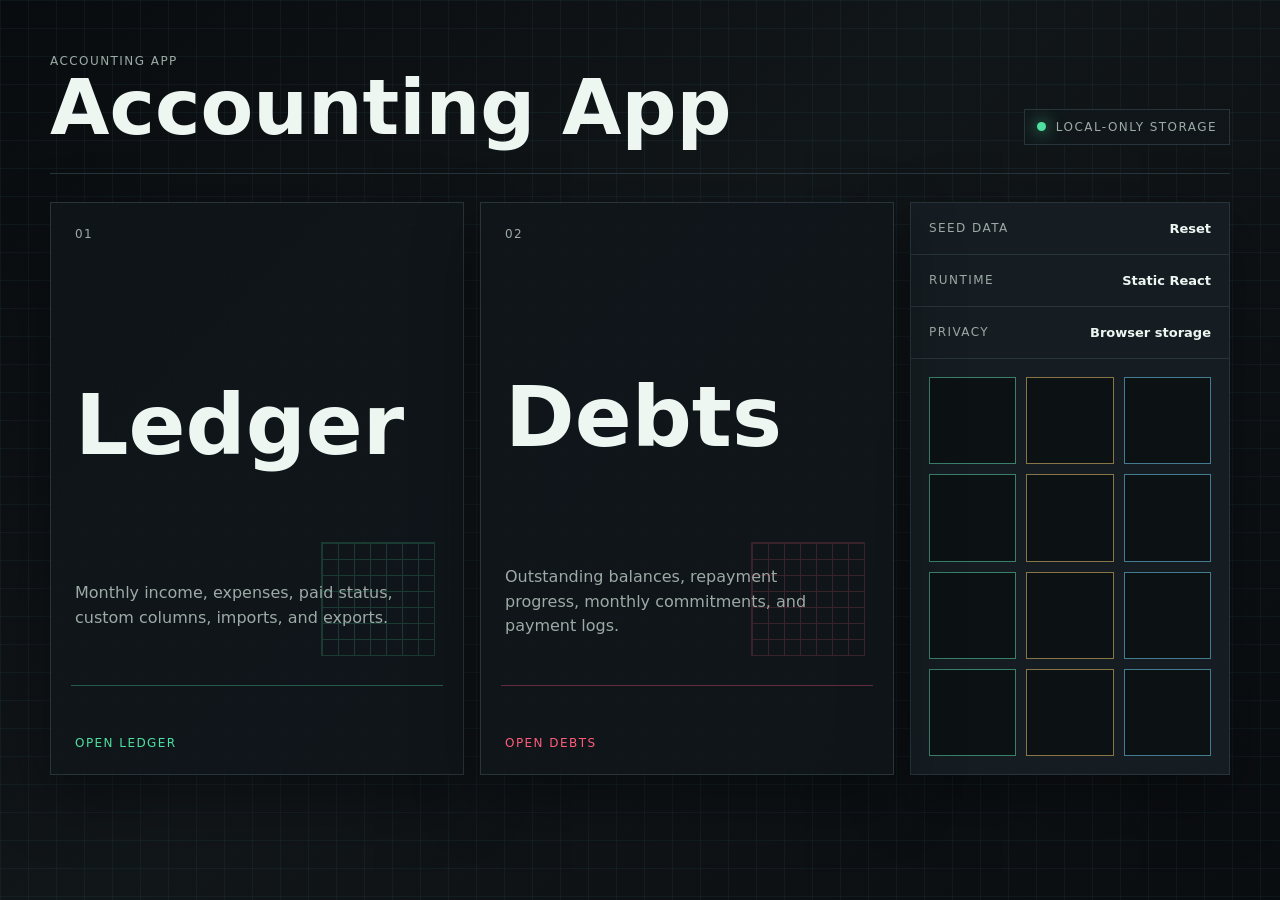
==== Accounting/index.html @ ebdf2f64 "prepare accounting app" ====
<!doctype html>
<html lang="en">
<head>
  <meta charset="utf-8" />
  <meta name="viewport" content="width=device-width, initial-scale=1" />
  <meta name="referrer" content="no-referrer" />
  <meta http-equiv="Content-Security-Policy" content="default-src 'self'; style-src 'self' 'unsafe-inline'; img-src 'self' data:; object-src 'none'; base-uri 'none'; frame-ancestors 'none';" />
  <title>Accounting App</title>
  <link rel="stylesheet" href="styles.css" />
</head>
<body>
  <main class="accounting-shell">
    <header class="topbar">
      <div>
        <div class="eyebrow">Accounting App</div>
        <h1>Accounting App</h1>
      </div>
      <div class="status" aria-label="Local data status">
        <span class="pulse"></span>
        Local-only storage
      </div>
    </header>

    <section class="workspace" aria-label="Accounting apps">
      <a class="module ledger" href="../Ledger/Ledger.html">
        <div class="module-kicker">01</div>
        <h2>Ledger</h2>
        <p>Monthly income, expenses, paid status, custom columns, imports, and exports.</p>
        <span>Open ledger</span>
      </a>

      <a class="module debts" href="../Debts/Debts.html">
        <div class="module-kicker">02</div>
        <h2>Debts</h2>
        <p>Outstanding balances, repayment progress, monthly commitments, and payment logs.</p>
        <span>Open debts</span>
      </a>

      <div class="signal-panel" aria-label="System baseline">
        <div class="panel-row">
          <span>Seed data</span>
          <strong>Reset</strong>
        </div>
        <div class="panel-row">
          <span>Runtime</span>
          <strong>Static React</strong>
        </div>
        <div class="panel-row">
          <span>Privacy</span>
          <strong>Browser storage</strong>
        </div>
        <div class="matrix" aria-hidden="true">
          <span></span><span></span><span></span><span></span>
          <span></span><span></span><span></span><span></span>
          <span></span><span></span><span></span><span></span>
        </div>
      </div>
    </section>
  </main>
</body>
</html>
---- Accounting/styles.css ----
:root {
  color-scheme: dark;
  --bg: #090c0f;
  --panel: #10161a;
  --panel-2: #151d22;
  --line: #28343b;
  --text: #eef6f2;
  --muted: #9daaa5;
  --mint: #4ee0a1;
  --amber: #ffc857;
  --rose: #ff5c7a;
  --cyan: #65d7ff;
  --shadow: 0 24px 60px rgba(0, 0, 0, 0.38);
  font-family: Inter, ui-sans-serif, system-ui, -apple-system, BlinkMacSystemFont, "Segoe UI", sans-serif;
}

* { box-sizing: border-box; }

body {
  margin: 0;
  min-height: 100vh;
  color: var(--text);
  background:
    linear-gradient(rgba(101, 215, 255, 0.05) 1px, transparent 1px),
    linear-gradient(90deg, rgba(101, 215, 255, 0.05) 1px, transparent 1px),
    linear-gradient(135deg, #090c0f 0%, #111619 45%, #0a0d10 100%);
  background-size: 28px 28px, 28px 28px, auto;
}

a { color: inherit; text-decoration: none; }

.accounting-shell {
  width: min(1180px, calc(100% - 32px));
  margin: 0 auto;
  padding: 32px 0 56px;
}

.topbar {
  display: flex;
  align-items: end;
  justify-content: space-between;
  gap: 24px;
  padding: 22px 0 28px;
  border-bottom: 1px solid var(--line);
}

.eyebrow,
.module-kicker,
.status,
.panel-row span,
.module span {
  font-size: 12px;
  letter-spacing: 0.12em;
  text-transform: uppercase;
  color: var(--muted);
}

h1 {
  margin: 4px 0 0;
  font-size: clamp(34px, 6vw, 78px);
  line-height: 0.95;
  font-weight: 750;
}

.status {
  display: inline-flex;
  align-items: center;
  gap: 10px;
  padding: 10px 12px;
  border: 1px solid var(--line);
  background: rgba(16, 22, 26, 0.82);
}

.pulse {
  width: 9px;
  height: 9px;
  border-radius: 50%;
  background: var(--mint);
  box-shadow: 0 0 16px var(--mint);
}

.workspace {
  display: grid;
  grid-template-columns: minmax(0, 1fr) minmax(0, 1fr) 320px;
  gap: 16px;
  margin-top: 28px;
  align-items: stretch;
}

.module,
.signal-panel {
  border: 1px solid var(--line);
  background: color-mix(in srgb, var(--panel) 86%, transparent);
  box-shadow: var(--shadow);
}

.module {
  min-height: 440px;
  display: flex;
  flex-direction: column;
  justify-content: space-between;
  padding: 24px;
  position: relative;
  overflow: hidden;
}

.module::before {
  content: "";
  position: absolute;
  inset: auto 20px 88px 20px;
  height: 1px;
  background: currentColor;
  opacity: 0.34;
}

.module::after {
  content: "";
  position: absolute;
  right: 28px;
  bottom: 118px;
  width: 112px;
  height: 112px;
  border: 1px solid currentColor;
  background:
    linear-gradient(currentColor 1px, transparent 1px),
    linear-gradient(90deg, currentColor 1px, transparent 1px);
  background-size: 16px 16px;
  opacity: 0.18;
}

.module.ledger { color: var(--mint); }
.module.debts { color: var(--rose); }

.module h2 {
  margin: 42px 0 12px;
  color: var(--text);
  font-size: clamp(42px, 7vw, 84px);
  line-height: 0.9;
  font-weight: 800;
}

.module p {
  max-width: 32ch;
  margin: 0;
  color: var(--muted);
  line-height: 1.55;
}

.module span {
  color: currentColor;
}

.module:hover {
  border-color: currentColor;
  transform: translateY(-2px);
  transition: transform 0.18s ease, border-color 0.18s ease;
}

.signal-panel {
  display: flex;
  flex-direction: column;
  gap: 0;
  background: var(--panel-2);
}

.panel-row {
  display: flex;
  justify-content: space-between;
  gap: 16px;
  padding: 18px;
  border-bottom: 1px solid var(--line);
}

.panel-row strong {
  color: var(--text);
  font-size: 13px;
}

.matrix {
  display: grid;
  grid-template-columns: repeat(3, 1fr);
  gap: 10px;
  margin-top: auto;
  padding: 18px;
}

.matrix span {
  aspect-ratio: 1;
  border: 1px solid var(--line);
  background: #0c1114;
}

.matrix span:nth-child(3n + 1) { border-color: color-mix(in srgb, var(--mint) 44%, var(--line)); }
.matrix span:nth-child(3n + 2) { border-color: color-mix(in srgb, var(--amber) 44%, var(--line)); }
.matrix span:nth-child(3n + 3) { border-color: color-mix(in srgb, var(--cyan) 44%, var(--line)); }

@media (max-width: 900px) {
  .topbar,
  .workspace {
    display: block;
  }

  .status {
    margin-top: 18px;
  }

  .module,
  .signal-panel {
    min-height: auto;
    margin-bottom: 16px;
  }

  .module h2 {
    margin-top: 34px;
  }
}
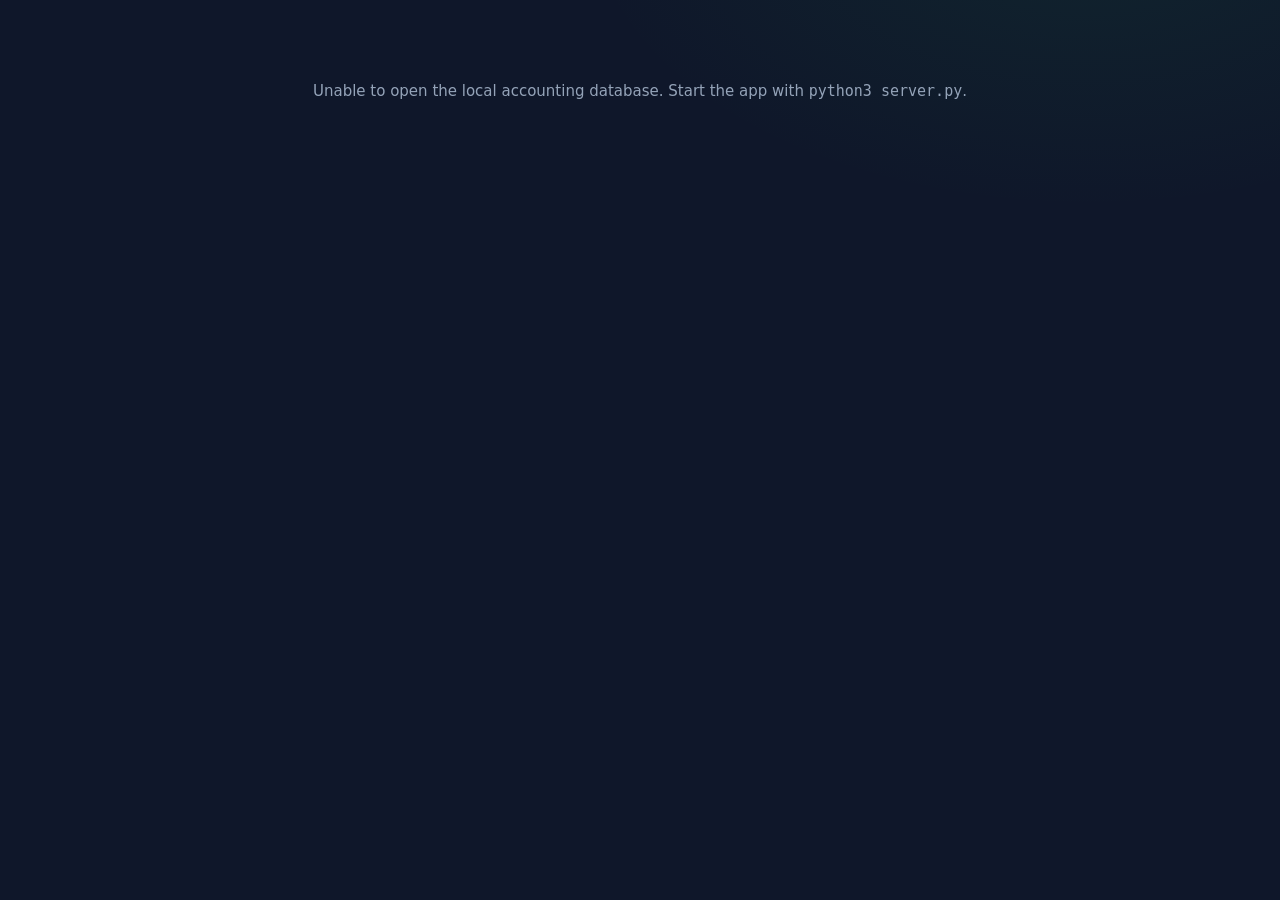
==== commit a889ae70: "Make accounting app organization-ready" ====
--- a/Accounting/index.html
+++ b/Accounting/index.html
@@ -1,61 +1,15 @@
 <!doctype html>
-<html lang="en">
+<html lang="en" data-theme="dark">
 <head>
   <meta charset="utf-8" />
   <meta name="viewport" content="width=device-width, initial-scale=1" />
   <meta name="referrer" content="no-referrer" />
-  <meta http-equiv="Content-Security-Policy" content="default-src 'self'; style-src 'self' 'unsafe-inline'; img-src 'self' data:; object-src 'none'; base-uri 'none'; frame-ancestors 'none';" />
-  <title>Accounting App</title>
-  <link rel="stylesheet" href="styles.css" />
+  <meta http-equiv="Content-Security-Policy" content="default-src 'self'; script-src 'self'; style-src 'self' 'unsafe-inline'; font-src 'self'; img-src 'self' data:; object-src 'none'; base-uri 'none'; frame-ancestors 'none'; form-action 'self'; connect-src 'self';" />
+  <title>LedgerOS — Organization accounting</title>
+  <link rel="stylesheet" href="/Accounting/styles.css" />
 </head>
 <body>
-  <main class="accounting-shell">
-    <header class="topbar">
-      <div>
-        <div class="eyebrow">Accounting App</div>
-        <h1>Accounting App</h1>
-      </div>
-      <div class="status" aria-label="Local data status">
-        <span class="pulse"></span>
-        Local-only storage
-      </div>
-    </header>
-
-    <section class="workspace" aria-label="Accounting apps">
-      <a class="module ledger" href="../Ledger/Ledger.html">
-        <div class="module-kicker">01</div>
-        <h2>Ledger</h2>
-        <p>Monthly income, expenses, paid status, custom columns, imports, and exports.</p>
-        <span>Open ledger</span>
-      </a>
-
-      <a class="module debts" href="../Debts/Debts.html">
-        <div class="module-kicker">02</div>
-        <h2>Debts</h2>
-        <p>Outstanding balances, repayment progress, monthly commitments, and payment logs.</p>
-        <span>Open debts</span>
-      </a>
-
-      <div class="signal-panel" aria-label="System baseline">
-        <div class="panel-row">
-          <span>Seed data</span>
-          <strong>Reset</strong>
-        </div>
-        <div class="panel-row">
-          <span>Runtime</span>
-          <strong>Static React</strong>
-        </div>
-        <div class="panel-row">
-          <span>Privacy</span>
-          <strong>Browser storage</strong>
-        </div>
-        <div class="matrix" aria-hidden="true">
-          <span></span><span></span><span></span><span></span>
-          <span></span><span></span><span></span><span></span>
-          <span></span><span></span><span></span><span></span>
-        </div>
-      </div>
-    </section>
-  </main>
+  <div id="root"></div>
+  <script src="/Accounting/app.js" defer></script>
 </body>
 </html>
--- a/Accounting/styles.css
+++ b/Accounting/styles.css
@@ -1,216 +1,21 @@
-:root {
-  color-scheme: dark;
-  --bg: #090c0f;
-  --panel: #10161a;
-  --panel-2: #151d22;
-  --line: #28343b;
-  --text: #eef6f2;
-  --muted: #9daaa5;
-  --mint: #4ee0a1;
-  --amber: #ffc857;
-  --rose: #ff5c7a;
-  --cyan: #65d7ff;
-  --shadow: 0 24px 60px rgba(0, 0, 0, 0.38);
-  font-family: Inter, ui-sans-serif, system-ui, -apple-system, BlinkMacSystemFont, "Segoe UI", sans-serif;
-}
+@import url('../shared/suite.css');
 
-* { box-sizing: border-box; }
-
-body {
-  margin: 0;
-  min-height: 100vh;
-  color: var(--text);
-  background:
-    linear-gradient(rgba(101, 215, 255, 0.05) 1px, transparent 1px),
-    linear-gradient(90deg, rgba(101, 215, 255, 0.05) 1px, transparent 1px),
-    linear-gradient(135deg, #090c0f 0%, #111619 45%, #0a0d10 100%);
-  background-size: 28px 28px, 28px 28px, auto;
-}
-
-a { color: inherit; text-decoration: none; }
-
-.accounting-shell {
-  width: min(1180px, calc(100% - 32px));
-  margin: 0 auto;
-  padding: 32px 0 56px;
-}
-
-.topbar {
-  display: flex;
-  align-items: end;
-  justify-content: space-between;
-  gap: 24px;
-  padding: 22px 0 28px;
-  border-bottom: 1px solid var(--line);
-}
-
-.eyebrow,
-.module-kicker,
-.status,
-.panel-row span,
-.module span {
-  font-size: 12px;
-  letter-spacing: 0.12em;
-  text-transform: uppercase;
-  color: var(--muted);
-}
-
-h1 {
-  margin: 4px 0 0;
-  font-size: clamp(34px, 6vw, 78px);
-  line-height: 0.95;
-  font-weight: 750;
-}
-
-.status {
-  display: inline-flex;
-  align-items: center;
-  gap: 10px;
-  padding: 10px 12px;
-  border: 1px solid var(--line);
-  background: rgba(16, 22, 26, 0.82);
-}
-
-.pulse {
-  width: 9px;
-  height: 9px;
-  border-radius: 50%;
-  background: var(--mint);
-  box-shadow: 0 0 16px var(--mint);
-}
-
-.workspace {
-  display: grid;
-  grid-template-columns: minmax(0, 1fr) minmax(0, 1fr) 320px;
-  gap: 16px;
-  margin-top: 28px;
-  align-items: stretch;
-}
-
-.module,
-.signal-panel {
-  border: 1px solid var(--line);
-  background: color-mix(in srgb, var(--panel) 86%, transparent);
-  box-shadow: var(--shadow);
-}
-
-.module {
-  min-height: 440px;
-  display: flex;
-  flex-direction: column;
-  justify-content: space-between;
-  padding: 24px;
-  position: relative;
-  overflow: hidden;
-}
-
-.module::before {
-  content: "";
-  position: absolute;
-  inset: auto 20px 88px 20px;
-  height: 1px;
-  background: currentColor;
-  opacity: 0.34;
-}
-
-.module::after {
-  content: "";
-  position: absolute;
-  right: 28px;
-  bottom: 118px;
-  width: 112px;
-  height: 112px;
-  border: 1px solid currentColor;
-  background:
-    linear-gradient(currentColor 1px, transparent 1px),
-    linear-gradient(90deg, currentColor 1px, transparent 1px);
-  background-size: 16px 16px;
-  opacity: 0.18;
-}
-
-.module.ledger { color: var(--mint); }
-.module.debts { color: var(--rose); }
-
-.module h2 {
-  margin: 42px 0 12px;
-  color: var(--text);
-  font-size: clamp(42px, 7vw, 84px);
-  line-height: 0.9;
-  font-weight: 800;
-}
-
-.module p {
-  max-width: 32ch;
-  margin: 0;
-  color: var(--muted);
-  line-height: 1.55;
-}
-
-.module span {
-  color: currentColor;
-}
-
-.module:hover {
-  border-color: currentColor;
-  transform: translateY(-2px);
-  transition: transform 0.18s ease, border-color 0.18s ease;
-}
-
-.signal-panel {
-  display: flex;
-  flex-direction: column;
-  gap: 0;
-  background: var(--panel-2);
-}
-
-.panel-row {
-  display: flex;
-  justify-content: space-between;
-  gap: 16px;
-  padding: 18px;
-  border-bottom: 1px solid var(--line);
-}
-
-.panel-row strong {
-  color: var(--text);
-  font-size: 13px;
-}
-
-.matrix {
-  display: grid;
-  grid-template-columns: repeat(3, 1fr);
-  gap: 10px;
-  margin-top: auto;
-  padding: 18px;
-}
-
-.matrix span {
-  aspect-ratio: 1;
-  border: 1px solid var(--line);
-  background: #0c1114;
-}
-
-.matrix span:nth-child(3n + 1) { border-color: color-mix(in srgb, var(--mint) 44%, var(--line)); }
-.matrix span:nth-child(3n + 2) { border-color: color-mix(in srgb, var(--amber) 44%, var(--line)); }
-.matrix span:nth-child(3n + 3) { border-color: color-mix(in srgb, var(--cyan) 44%, var(--line)); }
-
-@media (max-width: 900px) {
-  .topbar,
-  .workspace {
-    display: block;
-  }
-
-  .status {
-    margin-top: 18px;
-  }
-
-  .module,
-  .signal-panel {
-    min-height: auto;
-    margin-bottom: 16px;
-  }
-
-  .module h2 {
-    margin-top: 34px;
-  }
-}
+:root { --sidebar: #111c2d; --accent-strong: #53d89a; --card: color-mix(in srgb, var(--paper-2) 94%, transparent); --line-soft: color-mix(in srgb, var(--rule) 72%, transparent); }
+body { background: radial-gradient(850px 500px at 85% -10%, rgba(34,197,94,.08), transparent 60%), var(--paper); }
+button, input, select { font: inherit; } button { cursor: pointer; }
+.org-app { display: flex; min-height: 100vh; }
+.sidebar { width: 256px; flex: 0 0 256px; background: var(--sidebar); border-right: 1px solid #24334b; padding: 25px 16px; display: flex; flex-direction: column; }
+.brand { display:flex; align-items:center; gap:10px; padding: 0 8px 28px; }.brand-mark { display:grid; place-items:center; width:34px; height:34px; border-radius:9px; background:var(--color-accent); color:#071b12; font-family:var(--mono); font-weight:700; font-size:19px; }.brand strong { display:block; font-family:var(--mono); letter-spacing:-.04em; font-size:17px; color:#f8fafc; }.brand small, .org-switcher small { display:block; color:#8998af; font-size:11px; margin-top:2px; }
+.org-switcher { display:flex; align-items:center; gap:10px; padding:11px; border:1px solid #30425d; border-radius:10px; background:#19263a; color:#e5edf7; cursor:pointer; }.org-switcher b { display:block; font-size:12px; white-space:nowrap; overflow:hidden; text-overflow:ellipsis; max-width:140px; }.org-avatar { display:grid; place-items:center; width:30px; height:30px; border-radius:8px; background:#29415e; color:#8ee7b8; font:600 10px var(--mono); }.chevron { margin-left:auto; color:#90a2b9; }
+.main-nav { display:grid; gap:5px; margin-top:25px; }.main-nav button, .plain-link { border:0; background:transparent; color:#a9b7ca; text-align:left; padding:11px 12px; border-radius:8px; font-size:13px; }.main-nav button span { display:inline-block; width:24px; color:#7f91aa; }.main-nav button:hover, .main-nav button.active { color:#f4f8fc; background:#1c3149; }.main-nav button.active span { color:var(--accent-strong); }.sidebar-bottom { margin-top:auto; }.secure-note { display:flex; gap:9px; padding:14px 10px; border-top:1px solid #2a3a51; color:#91a3b9; }.secure-note span { color:var(--accent-strong); font-size:11px; }.secure-note b, .secure-note small { display:block; font-size:11px; }.secure-note small { color:#72849d; margin-top:2px; }.plain-link { width:100%; color:#8193ab; }
+.main-content { min-width:0; flex:1; max-width:1500px; padding: 30px 42px 25px; }.topbar, .workspace-head, .period-bar, .card-toolbar, .footer, .modal-head, .modal-actions { display:flex; align-items:center; justify-content:space-between; gap:20px; }.topbar { border-bottom:1px solid var(--line-soft); padding-bottom:25px; }.kicker { color:var(--ink-3); font:500 10px var(--mono); letter-spacing:.12em; text-transform:uppercase; margin:0 0 7px; }.kicker span { color:var(--color-accent); padding:0 5px; }h1 { margin:0; font-size:clamp(28px,3vw,40px); letter-spacing:-.04em; }h2 { margin:0; font-size:25px; letter-spacing:-.03em; }.muted { color:var(--ink-3); margin:7px 0 0; }.top-actions { display:flex; align-items:center; gap:15px; }.saved { color:var(--ink-3); font-size:12px; }.saved i { display:inline-block; width:7px; height:7px; border-radius:50%; background:var(--color-success); margin-right:6px; }.icon-button, .user-button { border:1px solid var(--rule); color:var(--ink-2); background:var(--paper-2); border-radius:8px; padding:8px 10px; }.user-button { font-size:12px; }
+.period-bar { margin:25px 0 18px; padding:12px 15px; border:1px solid var(--line-soft); border-radius:10px; background:var(--card); }.period-title { display:flex; gap:10px; align-items:center; min-width:190px; }.period-icon { display:grid; place-items:center; width:30px; height:30px; border-radius:7px; color:var(--accent); background:var(--accent-soft); }.period-title b, .period-title small { display:block; }.period-title b { font-size:13px; }.period-title small { color:var(--ink-3); font-size:11px; }.period-bar select { border:1px solid var(--rule); border-radius:7px; padding:8px 12px; color:var(--ink); background:var(--paper-3); }.month-pills { display:flex; gap:3px; overflow:auto; }.month-pills button { border:0; background:transparent; color:var(--ink-3); border-radius:6px; padding:8px 10px; font:500 11px var(--mono); }.month-pills button.active, .month-pills button:hover { background:var(--accent-soft); color:var(--color-accent); }
+.metrics { display:grid; grid-template-columns:repeat(4,1fr); gap:12px; margin-bottom:32px; }.metric { border:1px solid var(--line-soft); border-radius:11px; background:var(--card); padding:16px 18px; min-height:112px; }.metric small, .metric span { display:block; color:var(--ink-3); font-size:11px; }.metric strong { display:block; font:600 22px var(--mono); letter-spacing:-.05em; margin:13px 0 5px; }.metric.accent strong { color:var(--accent); }.metric.warning strong { color:var(--warning); }.metric.success strong { color:var(--success); }.workspace-head { align-items:end; margin-bottom:17px; }.head-actions { display:flex; gap:9px; }.primary, .secondary { border-radius:7px; padding:10px 14px; font-size:12px; font-weight:600; }.primary { border:1px solid var(--color-accent); background:var(--color-accent); color:#072116; }.secondary { border:1px solid var(--rule); background:var(--paper-2); color:var(--ink-2); }.primary:hover { filter:brightness(1.08); }.secondary:hover { border-color:var(--accent); color:var(--accent); }
+.register-card, .audit-list { border:1px solid var(--line-soft); border-radius:11px; background:var(--card); overflow:hidden; }.card-toolbar { padding:13px 17px; border-bottom:1px solid var(--line-soft); }.toolbar-status { display:flex; align-items:center; gap:8px; font-size:12px; }.status-dot { width:8px; height:8px; border-radius:50%; background:var(--success); }.status-dot.warning { background:var(--warning); }.search { display:flex; gap:7px; align-items:center; border:1px solid var(--rule); border-radius:7px; padding:6px 9px; width:190px; color:var(--ink-3); }.search input { width:100%; border:0; outline:0; color:var(--ink); background:transparent; font-size:12px; }.table-wrap { overflow:auto; }table { width:100%; border-collapse:collapse; min-width:1100px; }th, td { border-bottom:1px solid var(--line-soft); padding:11px 9px; text-align:right; white-space:nowrap; }th:first-child, td:first-child { text-align:center; width:52px; }th:nth-child(2), td:nth-child(2) { text-align:left; }th { color:var(--ink-3); font:500 10px var(--mono); text-transform:uppercase; letter-spacing:.05em; }th small { display:block; font:400 9px var(--sans); letter-spacing:0; text-transform:none; margin-top:3px; opacity:.75; }th em { display:block; color:var(--warning); font:400 9px var(--sans); letter-spacing:0; text-transform:none; font-style:normal; }td input { width:105px; border:1px solid transparent; border-radius:5px; outline:0; background:transparent; color:var(--ink); padding:7px 6px; text-align:right; font:12px var(--mono); }.needs-review { background:color-mix(in srgb, var(--warning) 5%, transparent); }td:nth-child(2) input { width:132px; text-align:left; font-family:var(--sans); }td input:focus { border-color:var(--ring); background:var(--paper-3); box-shadow:0 0 0 2px color-mix(in srgb, var(--ring) 18%, transparent); }.invalid { border-color:color-mix(in srgb, var(--warning) 55%, transparent) !important; background:color-mix(in srgb, var(--warning) 8%, transparent) !important; }.row-check { display:inline-grid; place-items:center; width:20px; height:20px; border-radius:50%; color:#062b19; background:var(--success); font-size:11px; font-weight:700; }.row-check.bad { color:#3a2500; background:var(--warning); }.delete-button { border:0; background:transparent; color:var(--ink-3); font-size:19px; }.delete-button:hover { color:var(--destructive); }.empty { height:130px; text-align:center !important; color:var(--ink-3); }.register-card tfoot td { color:var(--ink-2); background:color-mix(in srgb, var(--paper-3) 42%, transparent); font-family:var(--mono); font-size:11px; }.table-foot { display:flex; justify-content:space-between; gap:12px; padding:12px 17px; color:var(--ink-3); font-size:11px; }.text-button { border:0; color:var(--accent); background:transparent; font-size:11px; }
+.review-page, .audit-page { margin-top:30px; }.review-hero { display:flex; justify-content:space-between; gap:25px; border:1px solid var(--line-soft); border-radius:11px; padding:28px; background:var(--card); }.readiness { min-width:180px; border-radius:8px; padding:15px; align-self:center; }.readiness strong, .readiness span { display:block; }.readiness span { margin-top:5px; font-size:12px; }.readiness.ready { border:1px solid color-mix(in srgb, var(--success) 50%, transparent); color:var(--success); background:var(--paid-soft); }.readiness.warning { border:1px solid color-mix(in srgb, var(--warning) 50%, transparent); color:var(--warning); background:var(--due-soft); }.checklist { margin-top:15px; border:1px solid var(--line-soft); border-radius:11px; overflow:hidden; }.check-item { display:flex; gap:13px; align-items:center; padding:18px; border-bottom:1px solid var(--line-soft); }.check-item:last-child { border:0; }.check-icon { display:grid; place-items:center; width:27px; height:27px; border-radius:50%; background:var(--due-soft); color:var(--warning); font-weight:700; }.check-item.done .check-icon { color:#062b19; background:var(--paid-soft); color:var(--success); }.check-item b, .check-item small { display:block; }.check-item small { margin-top:3px; color:var(--ink-3); }.check-label { margin-left:auto; color:var(--warning); font-size:11px; }.check-item.done .check-label { color:var(--success); }.audit-list { margin-top:17px; }.audit-row { display:flex; align-items:center; gap:13px; padding:17px 20px; border-bottom:1px solid var(--line-soft); }.audit-row:last-child { border:0; }.audit-icon { color:var(--accent); }.audit-row b, .audit-row small { display:block; }.audit-row small { color:var(--ink-3); margin-top:4px; }.audit-source { margin-left:auto; color:var(--ink-3); font-size:11px; }
+.workspace-tabs { display:flex; gap:4px; margin:20px 0 18px; border-bottom:1px solid var(--line-soft); }.workspace-tabs button { border:0; border-bottom:2px solid transparent; background:transparent; color:var(--ink-3); padding:10px 13px; font-size:12px; }.workspace-tabs button.active, .workspace-tabs button:hover { color:var(--accent); border-color:var(--accent); }.workspace-tabs button span { display:inline-grid; place-items:center; min-width:18px; height:18px; margin-left:4px; border-radius:10px; background:var(--paper-3); font:10px var(--mono); }
+.form-page { max-width:980px; margin:28px auto 0; }.form-intro { margin-bottom:22px; }.transaction-form { border:1px solid var(--line-soft); border-radius:11px; background:var(--card); padding:24px; }.form-grid { display:grid; grid-template-columns:repeat(3, 1fr); gap:17px; }.form-grid label, .signoff-card label { color:var(--ink-2); font-size:12px; }.form-grid label > span { color:var(--warning); font-size:10px; margin-left:5px; }.form-grid label small { display:block; color:var(--ink-3); font-size:10px; margin-top:3px; }.form-grid input, .signoff-controls input { display:block; width:100%; margin-top:7px; border:1px solid var(--rule); border-radius:7px; padding:11px; color:var(--ink); background:var(--paper-3); outline:0; }.form-grid input:focus, .signoff-controls input:focus { border-color:var(--ring); box-shadow:0 0 0 2px color-mix(in srgb, var(--ring) 18%, transparent); }.verification-box { display:flex; gap:11px; align-items:center; margin-top:25px; padding:14px; border-radius:8px; }.verification-box.has-errors { color:var(--warning); background:var(--due-soft); }.verification-box.verified { color:var(--success); background:var(--paid-soft); }.verification-icon { display:grid; place-items:center; width:26px; height:26px; border-radius:50%; background:currentColor; color:var(--paper-2); font-weight:700; }.verification-box b, .verification-box small { display:block; }.verification-box small { margin-top:3px; color:var(--ink-3); }.form-actions { display:flex; justify-content:flex-end; gap:9px; margin-top:22px; }.primary:disabled { opacity:.42; cursor:not-allowed; }.signoff-card, .signed-card { display:flex; align-items:center; justify-content:space-between; gap:18px; margin-top:16px; padding:20px; border:1px solid var(--line-soft); border-radius:11px; background:var(--card); }.signoff-card h3 { margin:0; font-size:16px; }.signoff-controls { display:flex; align-items:center; gap:9px; min-width:310px; }.signoff-controls input { margin:0; }.signed-card { color:var(--success); }
+.footer { margin-top:25px; padding-top:17px; border-top:1px solid var(--line-soft); color:var(--ink-3); font-size:11px; }.footer div { display:flex; gap:15px; }.footer button, .footer label { border:0; background:transparent; color:var(--ink-3); font-size:11px; cursor:pointer; }.footer button:hover, .footer label:hover { color:var(--accent); }.footer input { display:none; }
+.modal-backdrop { position:fixed; inset:0; z-index:5; display:grid; place-items:center; padding:20px; background:rgba(2,8,18,.72); }.modal { width:min(440px,100%); border:1px solid var(--rule); border-radius:12px; background:var(--paper-2); box-shadow:var(--shadow-xl); padding:24px; }.modal-head { align-items:start; margin-bottom:22px; }.modal-head button { border:0; background:transparent; color:var(--ink-3); font-size:24px; line-height:1; }.modal label { display:block; color:var(--ink-2); font-size:12px; margin:13px 0; }.modal label input, .modal label select { display:block; width:100%; margin-top:6px; border:1px solid var(--rule); border-radius:7px; padding:10px; color:var(--ink); background:var(--paper-3); outline:0; }.modal-actions { justify-content:flex-end; margin-top:22px; }.dropzone { display:block; border:1px dashed var(--accent); border-radius:8px; padding:25px; text-align:center; color:var(--accent) !important; background:var(--accent-soft); }.dropzone input { display:block; margin:12px auto 0; }
+@media (max-width: 1050px) { .sidebar { width:220px; flex-basis:220px; }.main-content { padding:25px; }.period-bar { flex-wrap:wrap; }.month-pills { width:100%; order:4; }.metrics { grid-template-columns:repeat(2,1fr); } }
+@media (max-width: 700px) { .org-app { display:block; }.sidebar { width:100%; padding:14px; }.brand { padding-bottom:14px; }.main-nav { display:flex; overflow:auto; margin-top:12px; }.main-nav button { white-space:nowrap; }.sidebar-bottom { display:none; }.main-content { padding:20px 14px; }.topbar, .top-actions, .workspace-head, .review-hero, .footer, .footer div { align-items:flex-start; flex-direction:column; }.top-actions { gap:10px; }.metrics { grid-template-columns:1fr 1fr; gap:8px; }.metric { padding:13px; }.metric strong { font-size:17px; }.period-bar { align-items:stretch; }.period-bar select { width:100%; }.head-actions { width:100%; }.head-actions button { flex:1; }.card-toolbar { align-items:flex-start; flex-direction:column; }.search { width:100%; }.table-foot { align-items:flex-start; flex-direction:column; }.footer { gap:12px; }.workspace-tabs { overflow:auto; }.workspace-tabs button { white-space:nowrap; }.form-grid { grid-template-columns:1fr; }.transaction-form { padding:17px; }.signoff-card, .signed-card, .signoff-controls { align-items:stretch; flex-direction:column; min-width:0; }.signoff-controls input { width:100%; } }
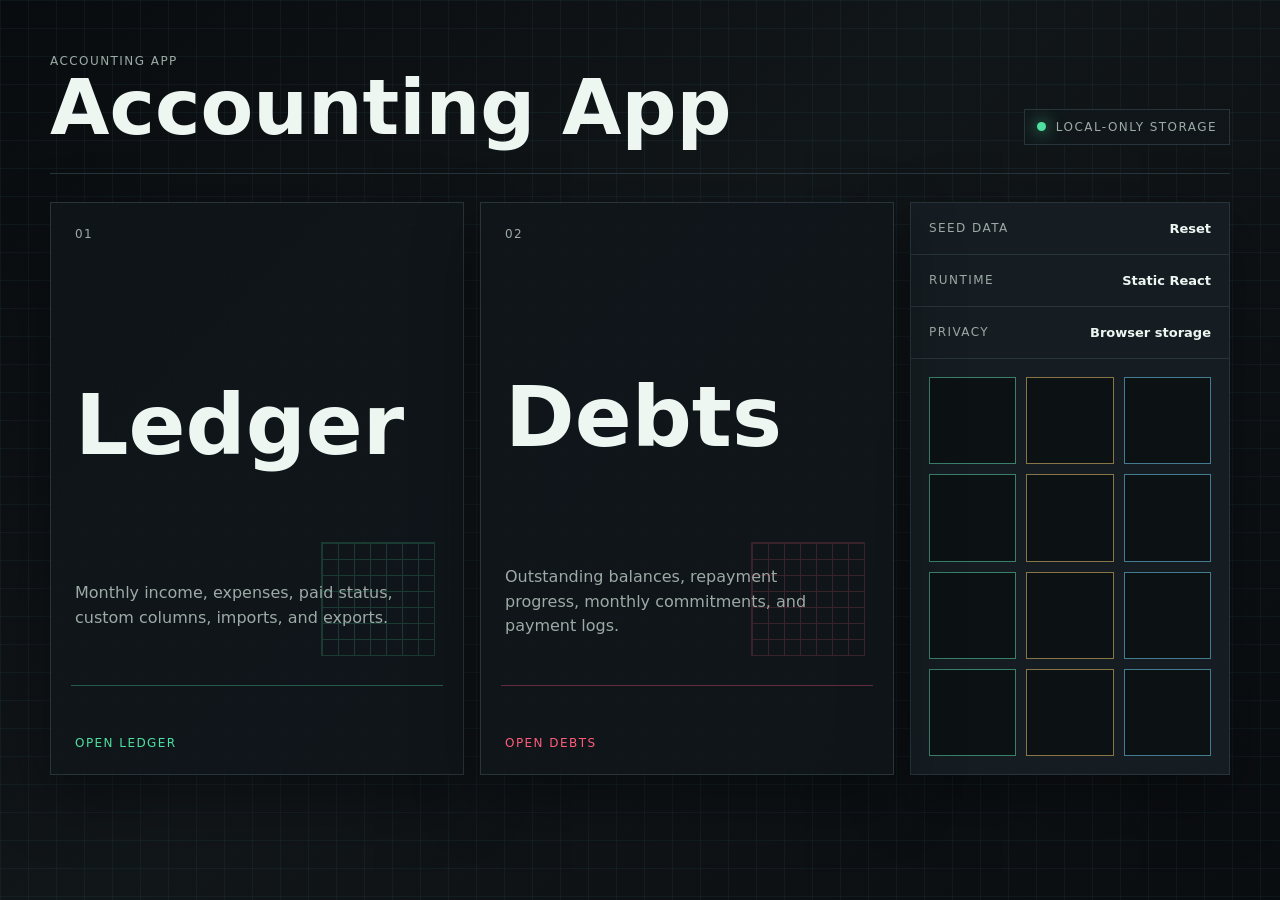
==== commit ee55df40: "Revert "Make accounting app organization-ready" This reverts commit a889ae7002255519bd5715269d1ca3f3" ====
--- a/Accounting/index.html
+++ b/Accounting/index.html
@@ -1,15 +1,61 @@
 <!doctype html>
-<html lang="en" data-theme="dark">
+<html lang="en">
 <head>
   <meta charset="utf-8" />
   <meta name="viewport" content="width=device-width, initial-scale=1" />
   <meta name="referrer" content="no-referrer" />
-  <meta http-equiv="Content-Security-Policy" content="default-src 'self'; script-src 'self'; style-src 'self' 'unsafe-inline'; font-src 'self'; img-src 'self' data:; object-src 'none'; base-uri 'none'; frame-ancestors 'none'; form-action 'self'; connect-src 'self';" />
-  <title>LedgerOS — Organization accounting</title>
-  <link rel="stylesheet" href="/Accounting/styles.css" />
+  <meta http-equiv="Content-Security-Policy" content="default-src 'self'; style-src 'self' 'unsafe-inline'; img-src 'self' data:; object-src 'none'; base-uri 'none'; frame-ancestors 'none';" />
+  <title>Accounting App</title>
+  <link rel="stylesheet" href="styles.css" />
 </head>
 <body>
-  <div id="root"></div>
-  <script src="/Accounting/app.js" defer></script>
+  <main class="accounting-shell">
+    <header class="topbar">
+      <div>
+        <div class="eyebrow">Accounting App</div>
+        <h1>Accounting App</h1>
+      </div>
+      <div class="status" aria-label="Local data status">
+        <span class="pulse"></span>
+        Local-only storage
+      </div>
+    </header>
+
+    <section class="workspace" aria-label="Accounting apps">
+      <a class="module ledger" href="../Ledger/Ledger.html">
+        <div class="module-kicker">01</div>
+        <h2>Ledger</h2>
+        <p>Monthly income, expenses, paid status, custom columns, imports, and exports.</p>
+        <span>Open ledger</span>
+      </a>
+
+      <a class="module debts" href="../Debts/Debts.html">
+        <div class="module-kicker">02</div>
+        <h2>Debts</h2>
+        <p>Outstanding balances, repayment progress, monthly commitments, and payment logs.</p>
+        <span>Open debts</span>
+      </a>
+
+      <div class="signal-panel" aria-label="System baseline">
+        <div class="panel-row">
+          <span>Seed data</span>
+          <strong>Reset</strong>
+        </div>
+        <div class="panel-row">
+          <span>Runtime</span>
+          <strong>Static React</strong>
+        </div>
+        <div class="panel-row">
+          <span>Privacy</span>
+          <strong>Browser storage</strong>
+        </div>
+        <div class="matrix" aria-hidden="true">
+          <span></span><span></span><span></span><span></span>
+          <span></span><span></span><span></span><span></span>
+          <span></span><span></span><span></span><span></span>
+        </div>
+      </div>
+    </section>
+  </main>
 </body>
 </html>
--- a/Accounting/styles.css
+++ b/Accounting/styles.css
@@ -1,21 +1,216 @@
-@import url('../shared/suite.css');
-
-:root { --sidebar: #111c2d; --accent-strong: #53d89a; --card: color-mix(in srgb, var(--paper-2) 94%, transparent); --line-soft: color-mix(in srgb, var(--rule) 72%, transparent); }
-body { background: radial-gradient(850px 500px at 85% -10%, rgba(34,197,94,.08), transparent 60%), var(--paper); }
-button, input, select { font: inherit; } button { cursor: pointer; }
-.org-app { display: flex; min-height: 100vh; }
-.sidebar { width: 256px; flex: 0 0 256px; background: var(--sidebar); border-right: 1px solid #24334b; padding: 25px 16px; display: flex; flex-direction: column; }
-.brand { display:flex; align-items:center; gap:10px; padding: 0 8px 28px; }.brand-mark { display:grid; place-items:center; width:34px; height:34px; border-radius:9px; background:var(--color-accent); color:#071b12; font-family:var(--mono); font-weight:700; font-size:19px; }.brand strong { display:block; font-family:var(--mono); letter-spacing:-.04em; font-size:17px; color:#f8fafc; }.brand small, .org-switcher small { display:block; color:#8998af; font-size:11px; margin-top:2px; }
-.org-switcher { display:flex; align-items:center; gap:10px; padding:11px; border:1px solid #30425d; border-radius:10px; background:#19263a; color:#e5edf7; cursor:pointer; }.org-switcher b { display:block; font-size:12px; white-space:nowrap; overflow:hidden; text-overflow:ellipsis; max-width:140px; }.org-avatar { display:grid; place-items:center; width:30px; height:30px; border-radius:8px; background:#29415e; color:#8ee7b8; font:600 10px var(--mono); }.chevron { margin-left:auto; color:#90a2b9; }
-.main-nav { display:grid; gap:5px; margin-top:25px; }.main-nav button, .plain-link { border:0; background:transparent; color:#a9b7ca; text-align:left; padding:11px 12px; border-radius:8px; font-size:13px; }.main-nav button span { display:inline-block; width:24px; color:#7f91aa; }.main-nav button:hover, .main-nav button.active { color:#f4f8fc; background:#1c3149; }.main-nav button.active span { color:var(--accent-strong); }.sidebar-bottom { margin-top:auto; }.secure-note { display:flex; gap:9px; padding:14px 10px; border-top:1px solid #2a3a51; color:#91a3b9; }.secure-note span { color:var(--accent-strong); font-size:11px; }.secure-note b, .secure-note small { display:block; font-size:11px; }.secure-note small { color:#72849d; margin-top:2px; }.plain-link { width:100%; color:#8193ab; }
-.main-content { min-width:0; flex:1; max-width:1500px; padding: 30px 42px 25px; }.topbar, .workspace-head, .period-bar, .card-toolbar, .footer, .modal-head, .modal-actions { display:flex; align-items:center; justify-content:space-between; gap:20px; }.topbar { border-bottom:1px solid var(--line-soft); padding-bottom:25px; }.kicker { color:var(--ink-3); font:500 10px var(--mono); letter-spacing:.12em; text-transform:uppercase; margin:0 0 7px; }.kicker span { color:var(--color-accent); padding:0 5px; }h1 { margin:0; font-size:clamp(28px,3vw,40px); letter-spacing:-.04em; }h2 { margin:0; font-size:25px; letter-spacing:-.03em; }.muted { color:var(--ink-3); margin:7px 0 0; }.top-actions { display:flex; align-items:center; gap:15px; }.saved { color:var(--ink-3); font-size:12px; }.saved i { display:inline-block; width:7px; height:7px; border-radius:50%; background:var(--color-success); margin-right:6px; }.icon-button, .user-button { border:1px solid var(--rule); color:var(--ink-2); background:var(--paper-2); border-radius:8px; padding:8px 10px; }.user-button { font-size:12px; }
-.period-bar { margin:25px 0 18px; padding:12px 15px; border:1px solid var(--line-soft); border-radius:10px; background:var(--card); }.period-title { display:flex; gap:10px; align-items:center; min-width:190px; }.period-icon { display:grid; place-items:center; width:30px; height:30px; border-radius:7px; color:var(--accent); background:var(--accent-soft); }.period-title b, .period-title small { display:block; }.period-title b { font-size:13px; }.period-title small { color:var(--ink-3); font-size:11px; }.period-bar select { border:1px solid var(--rule); border-radius:7px; padding:8px 12px; color:var(--ink); background:var(--paper-3); }.month-pills { display:flex; gap:3px; overflow:auto; }.month-pills button { border:0; background:transparent; color:var(--ink-3); border-radius:6px; padding:8px 10px; font:500 11px var(--mono); }.month-pills button.active, .month-pills button:hover { background:var(--accent-soft); color:var(--color-accent); }
-.metrics { display:grid; grid-template-columns:repeat(4,1fr); gap:12px; margin-bottom:32px; }.metric { border:1px solid var(--line-soft); border-radius:11px; background:var(--card); padding:16px 18px; min-height:112px; }.metric small, .metric span { display:block; color:var(--ink-3); font-size:11px; }.metric strong { display:block; font:600 22px var(--mono); letter-spacing:-.05em; margin:13px 0 5px; }.metric.accent strong { color:var(--accent); }.metric.warning strong { color:var(--warning); }.metric.success strong { color:var(--success); }.workspace-head { align-items:end; margin-bottom:17px; }.head-actions { display:flex; gap:9px; }.primary, .secondary { border-radius:7px; padding:10px 14px; font-size:12px; font-weight:600; }.primary { border:1px solid var(--color-accent); background:var(--color-accent); color:#072116; }.secondary { border:1px solid var(--rule); background:var(--paper-2); color:var(--ink-2); }.primary:hover { filter:brightness(1.08); }.secondary:hover { border-color:var(--accent); color:var(--accent); }
-.register-card, .audit-list { border:1px solid var(--line-soft); border-radius:11px; background:var(--card); overflow:hidden; }.card-toolbar { padding:13px 17px; border-bottom:1px solid var(--line-soft); }.toolbar-status { display:flex; align-items:center; gap:8px; font-size:12px; }.status-dot { width:8px; height:8px; border-radius:50%; background:var(--success); }.status-dot.warning { background:var(--warning); }.search { display:flex; gap:7px; align-items:center; border:1px solid var(--rule); border-radius:7px; padding:6px 9px; width:190px; color:var(--ink-3); }.search input { width:100%; border:0; outline:0; color:var(--ink); background:transparent; font-size:12px; }.table-wrap { overflow:auto; }table { width:100%; border-collapse:collapse; min-width:1100px; }th, td { border-bottom:1px solid var(--line-soft); padding:11px 9px; text-align:right; white-space:nowrap; }th:first-child, td:first-child { text-align:center; width:52px; }th:nth-child(2), td:nth-child(2) { text-align:left; }th { color:var(--ink-3); font:500 10px var(--mono); text-transform:uppercase; letter-spacing:.05em; }th small { display:block; font:400 9px var(--sans); letter-spacing:0; text-transform:none; margin-top:3px; opacity:.75; }th em { display:block; color:var(--warning); font:400 9px var(--sans); letter-spacing:0; text-transform:none; font-style:normal; }td input { width:105px; border:1px solid transparent; border-radius:5px; outline:0; background:transparent; color:var(--ink); padding:7px 6px; text-align:right; font:12px var(--mono); }.needs-review { background:color-mix(in srgb, var(--warning) 5%, transparent); }td:nth-child(2) input { width:132px; text-align:left; font-family:var(--sans); }td input:focus { border-color:var(--ring); background:var(--paper-3); box-shadow:0 0 0 2px color-mix(in srgb, var(--ring) 18%, transparent); }.invalid { border-color:color-mix(in srgb, var(--warning) 55%, transparent) !important; background:color-mix(in srgb, var(--warning) 8%, transparent) !important; }.row-check { display:inline-grid; place-items:center; width:20px; height:20px; border-radius:50%; color:#062b19; background:var(--success); font-size:11px; font-weight:700; }.row-check.bad { color:#3a2500; background:var(--warning); }.delete-button { border:0; background:transparent; color:var(--ink-3); font-size:19px; }.delete-button:hover { color:var(--destructive); }.empty { height:130px; text-align:center !important; color:var(--ink-3); }.register-card tfoot td { color:var(--ink-2); background:color-mix(in srgb, var(--paper-3) 42%, transparent); font-family:var(--mono); font-size:11px; }.table-foot { display:flex; justify-content:space-between; gap:12px; padding:12px 17px; color:var(--ink-3); font-size:11px; }.text-button { border:0; color:var(--accent); background:transparent; font-size:11px; }
-.review-page, .audit-page { margin-top:30px; }.review-hero { display:flex; justify-content:space-between; gap:25px; border:1px solid var(--line-soft); border-radius:11px; padding:28px; background:var(--card); }.readiness { min-width:180px; border-radius:8px; padding:15px; align-self:center; }.readiness strong, .readiness span { display:block; }.readiness span { margin-top:5px; font-size:12px; }.readiness.ready { border:1px solid color-mix(in srgb, var(--success) 50%, transparent); color:var(--success); background:var(--paid-soft); }.readiness.warning { border:1px solid color-mix(in srgb, var(--warning) 50%, transparent); color:var(--warning); background:var(--due-soft); }.checklist { margin-top:15px; border:1px solid var(--line-soft); border-radius:11px; overflow:hidden; }.check-item { display:flex; gap:13px; align-items:center; padding:18px; border-bottom:1px solid var(--line-soft); }.check-item:last-child { border:0; }.check-icon { display:grid; place-items:center; width:27px; height:27px; border-radius:50%; background:var(--due-soft); color:var(--warning); font-weight:700; }.check-item.done .check-icon { color:#062b19; background:var(--paid-soft); color:var(--success); }.check-item b, .check-item small { display:block; }.check-item small { margin-top:3px; color:var(--ink-3); }.check-label { margin-left:auto; color:var(--warning); font-size:11px; }.check-item.done .check-label { color:var(--success); }.audit-list { margin-top:17px; }.audit-row { display:flex; align-items:center; gap:13px; padding:17px 20px; border-bottom:1px solid var(--line-soft); }.audit-row:last-child { border:0; }.audit-icon { color:var(--accent); }.audit-row b, .audit-row small { display:block; }.audit-row small { color:var(--ink-3); margin-top:4px; }.audit-source { margin-left:auto; color:var(--ink-3); font-size:11px; }
-.workspace-tabs { display:flex; gap:4px; margin:20px 0 18px; border-bottom:1px solid var(--line-soft); }.workspace-tabs button { border:0; border-bottom:2px solid transparent; background:transparent; color:var(--ink-3); padding:10px 13px; font-size:12px; }.workspace-tabs button.active, .workspace-tabs button:hover { color:var(--accent); border-color:var(--accent); }.workspace-tabs button span { display:inline-grid; place-items:center; min-width:18px; height:18px; margin-left:4px; border-radius:10px; background:var(--paper-3); font:10px var(--mono); }
-.form-page { max-width:980px; margin:28px auto 0; }.form-intro { margin-bottom:22px; }.transaction-form { border:1px solid var(--line-soft); border-radius:11px; background:var(--card); padding:24px; }.form-grid { display:grid; grid-template-columns:repeat(3, 1fr); gap:17px; }.form-grid label, .signoff-card label { color:var(--ink-2); font-size:12px; }.form-grid label > span { color:var(--warning); font-size:10px; margin-left:5px; }.form-grid label small { display:block; color:var(--ink-3); font-size:10px; margin-top:3px; }.form-grid input, .signoff-controls input { display:block; width:100%; margin-top:7px; border:1px solid var(--rule); border-radius:7px; padding:11px; color:var(--ink); background:var(--paper-3); outline:0; }.form-grid input:focus, .signoff-controls input:focus { border-color:var(--ring); box-shadow:0 0 0 2px color-mix(in srgb, var(--ring) 18%, transparent); }.verification-box { display:flex; gap:11px; align-items:center; margin-top:25px; padding:14px; border-radius:8px; }.verification-box.has-errors { color:var(--warning); background:var(--due-soft); }.verification-box.verified { color:var(--success); background:var(--paid-soft); }.verification-icon { display:grid; place-items:center; width:26px; height:26px; border-radius:50%; background:currentColor; color:var(--paper-2); font-weight:700; }.verification-box b, .verification-box small { display:block; }.verification-box small { margin-top:3px; color:var(--ink-3); }.form-actions { display:flex; justify-content:flex-end; gap:9px; margin-top:22px; }.primary:disabled { opacity:.42; cursor:not-allowed; }.signoff-card, .signed-card { display:flex; align-items:center; justify-content:space-between; gap:18px; margin-top:16px; padding:20px; border:1px solid var(--line-soft); border-radius:11px; background:var(--card); }.signoff-card h3 { margin:0; font-size:16px; }.signoff-controls { display:flex; align-items:center; gap:9px; min-width:310px; }.signoff-controls input { margin:0; }.signed-card { color:var(--success); }
-.footer { margin-top:25px; padding-top:17px; border-top:1px solid var(--line-soft); color:var(--ink-3); font-size:11px; }.footer div { display:flex; gap:15px; }.footer button, .footer label { border:0; background:transparent; color:var(--ink-3); font-size:11px; cursor:pointer; }.footer button:hover, .footer label:hover { color:var(--accent); }.footer input { display:none; }
-.modal-backdrop { position:fixed; inset:0; z-index:5; display:grid; place-items:center; padding:20px; background:rgba(2,8,18,.72); }.modal { width:min(440px,100%); border:1px solid var(--rule); border-radius:12px; background:var(--paper-2); box-shadow:var(--shadow-xl); padding:24px; }.modal-head { align-items:start; margin-bottom:22px; }.modal-head button { border:0; background:transparent; color:var(--ink-3); font-size:24px; line-height:1; }.modal label { display:block; color:var(--ink-2); font-size:12px; margin:13px 0; }.modal label input, .modal label select { display:block; width:100%; margin-top:6px; border:1px solid var(--rule); border-radius:7px; padding:10px; color:var(--ink); background:var(--paper-3); outline:0; }.modal-actions { justify-content:flex-end; margin-top:22px; }.dropzone { display:block; border:1px dashed var(--accent); border-radius:8px; padding:25px; text-align:center; color:var(--accent) !important; background:var(--accent-soft); }.dropzone input { display:block; margin:12px auto 0; }
-@media (max-width: 1050px) { .sidebar { width:220px; flex-basis:220px; }.main-content { padding:25px; }.period-bar { flex-wrap:wrap; }.month-pills { width:100%; order:4; }.metrics { grid-template-columns:repeat(2,1fr); } }
-@media (max-width: 700px) { .org-app { display:block; }.sidebar { width:100%; padding:14px; }.brand { padding-bottom:14px; }.main-nav { display:flex; overflow:auto; margin-top:12px; }.main-nav button { white-space:nowrap; }.sidebar-bottom { display:none; }.main-content { padding:20px 14px; }.topbar, .top-actions, .workspace-head, .review-hero, .footer, .footer div { align-items:flex-start; flex-direction:column; }.top-actions { gap:10px; }.metrics { grid-template-columns:1fr 1fr; gap:8px; }.metric { padding:13px; }.metric strong { font-size:17px; }.period-bar { align-items:stretch; }.period-bar select { width:100%; }.head-actions { width:100%; }.head-actions button { flex:1; }.card-toolbar { align-items:flex-start; flex-direction:column; }.search { width:100%; }.table-foot { align-items:flex-start; flex-direction:column; }.footer { gap:12px; }.workspace-tabs { overflow:auto; }.workspace-tabs button { white-space:nowrap; }.form-grid { grid-template-columns:1fr; }.transaction-form { padding:17px; }.signoff-card, .signed-card, .signoff-controls { align-items:stretch; flex-direction:column; min-width:0; }.signoff-controls input { width:100%; } }
+:root {
+  color-scheme: dark;
+  --bg: #090c0f;
+  --panel: #10161a;
+  --panel-2: #151d22;
+  --line: #28343b;
+  --text: #eef6f2;
+  --muted: #9daaa5;
+  --mint: #4ee0a1;
+  --amber: #ffc857;
+  --rose: #ff5c7a;
+  --cyan: #65d7ff;
+  --shadow: 0 24px 60px rgba(0, 0, 0, 0.38);
+  font-family: Inter, ui-sans-serif, system-ui, -apple-system, BlinkMacSystemFont, "Segoe UI", sans-serif;
+}
+
+* { box-sizing: border-box; }
+
+body {
+  margin: 0;
+  min-height: 100vh;
+  color: var(--text);
+  background:
+    linear-gradient(rgba(101, 215, 255, 0.05) 1px, transparent 1px),
+    linear-gradient(90deg, rgba(101, 215, 255, 0.05) 1px, transparent 1px),
+    linear-gradient(135deg, #090c0f 0%, #111619 45%, #0a0d10 100%);
+  background-size: 28px 28px, 28px 28px, auto;
+}
+
+a { color: inherit; text-decoration: none; }
+
+.accounting-shell {
+  width: min(1180px, calc(100% - 32px));
+  margin: 0 auto;
+  padding: 32px 0 56px;
+}
+
+.topbar {
+  display: flex;
+  align-items: end;
+  justify-content: space-between;
+  gap: 24px;
+  padding: 22px 0 28px;
+  border-bottom: 1px solid var(--line);
+}
+
+.eyebrow,
+.module-kicker,
+.status,
+.panel-row span,
+.module span {
+  font-size: 12px;
+  letter-spacing: 0.12em;
+  text-transform: uppercase;
+  color: var(--muted);
+}
+
+h1 {
+  margin: 4px 0 0;
+  font-size: clamp(34px, 6vw, 78px);
+  line-height: 0.95;
+  font-weight: 750;
+}
+
+.status {
+  display: inline-flex;
+  align-items: center;
+  gap: 10px;
+  padding: 10px 12px;
+  border: 1px solid var(--line);
+  background: rgba(16, 22, 26, 0.82);
+}
+
+.pulse {
+  width: 9px;
+  height: 9px;
+  border-radius: 50%;
+  background: var(--mint);
+  box-shadow: 0 0 16px var(--mint);
+}
+
+.workspace {
+  display: grid;
+  grid-template-columns: minmax(0, 1fr) minmax(0, 1fr) 320px;
+  gap: 16px;
+  margin-top: 28px;
+  align-items: stretch;
+}
+
+.module,
+.signal-panel {
+  border: 1px solid var(--line);
+  background: color-mix(in srgb, var(--panel) 86%, transparent);
+  box-shadow: var(--shadow);
+}
+
+.module {
+  min-height: 440px;
+  display: flex;
+  flex-direction: column;
+  justify-content: space-between;
+  padding: 24px;
+  position: relative;
+  overflow: hidden;
+}
+
+.module::before {
+  content: "";
+  position: absolute;
+  inset: auto 20px 88px 20px;
+  height: 1px;
+  background: currentColor;
+  opacity: 0.34;
+}
+
+.module::after {
+  content: "";
+  position: absolute;
+  right: 28px;
+  bottom: 118px;
+  width: 112px;
+  height: 112px;
+  border: 1px solid currentColor;
+  background:
+    linear-gradient(currentColor 1px, transparent 1px),
+    linear-gradient(90deg, currentColor 1px, transparent 1px);
+  background-size: 16px 16px;
+  opacity: 0.18;
+}
+
+.module.ledger { color: var(--mint); }
+.module.debts { color: var(--rose); }
+
+.module h2 {
+  margin: 42px 0 12px;
+  color: var(--text);
+  font-size: clamp(42px, 7vw, 84px);
+  line-height: 0.9;
+  font-weight: 800;
+}
+
+.module p {
+  max-width: 32ch;
+  margin: 0;
+  color: var(--muted);
+  line-height: 1.55;
+}
+
+.module span {
+  color: currentColor;
+}
+
+.module:hover {
+  border-color: currentColor;
+  transform: translateY(-2px);
+  transition: transform 0.18s ease, border-color 0.18s ease;
+}
+
+.signal-panel {
+  display: flex;
+  flex-direction: column;
+  gap: 0;
+  background: var(--panel-2);
+}
+
+.panel-row {
+  display: flex;
+  justify-content: space-between;
+  gap: 16px;
+  padding: 18px;
+  border-bottom: 1px solid var(--line);
+}
+
+.panel-row strong {
+  color: var(--text);
+  font-size: 13px;
+}
+
+.matrix {
+  display: grid;
+  grid-template-columns: repeat(3, 1fr);
+  gap: 10px;
+  margin-top: auto;
+  padding: 18px;
+}
+
+.matrix span {
+  aspect-ratio: 1;
+  border: 1px solid var(--line);
+  background: #0c1114;
+}
+
+.matrix span:nth-child(3n + 1) { border-color: color-mix(in srgb, var(--mint) 44%, var(--line)); }
+.matrix span:nth-child(3n + 2) { border-color: color-mix(in srgb, var(--amber) 44%, var(--line)); }
+.matrix span:nth-child(3n + 3) { border-color: color-mix(in srgb, var(--cyan) 44%, var(--line)); }
+
+@media (max-width: 900px) {
+  .topbar,
+  .workspace {
+    display: block;
+  }
+
+  .status {
+    margin-top: 18px;
+  }
+
+  .module,
+  .signal-panel {
+    min-height: auto;
+    margin-bottom: 16px;
+  }
+
+  .module h2 {
+    margin-top: 34px;
+  }
+}
